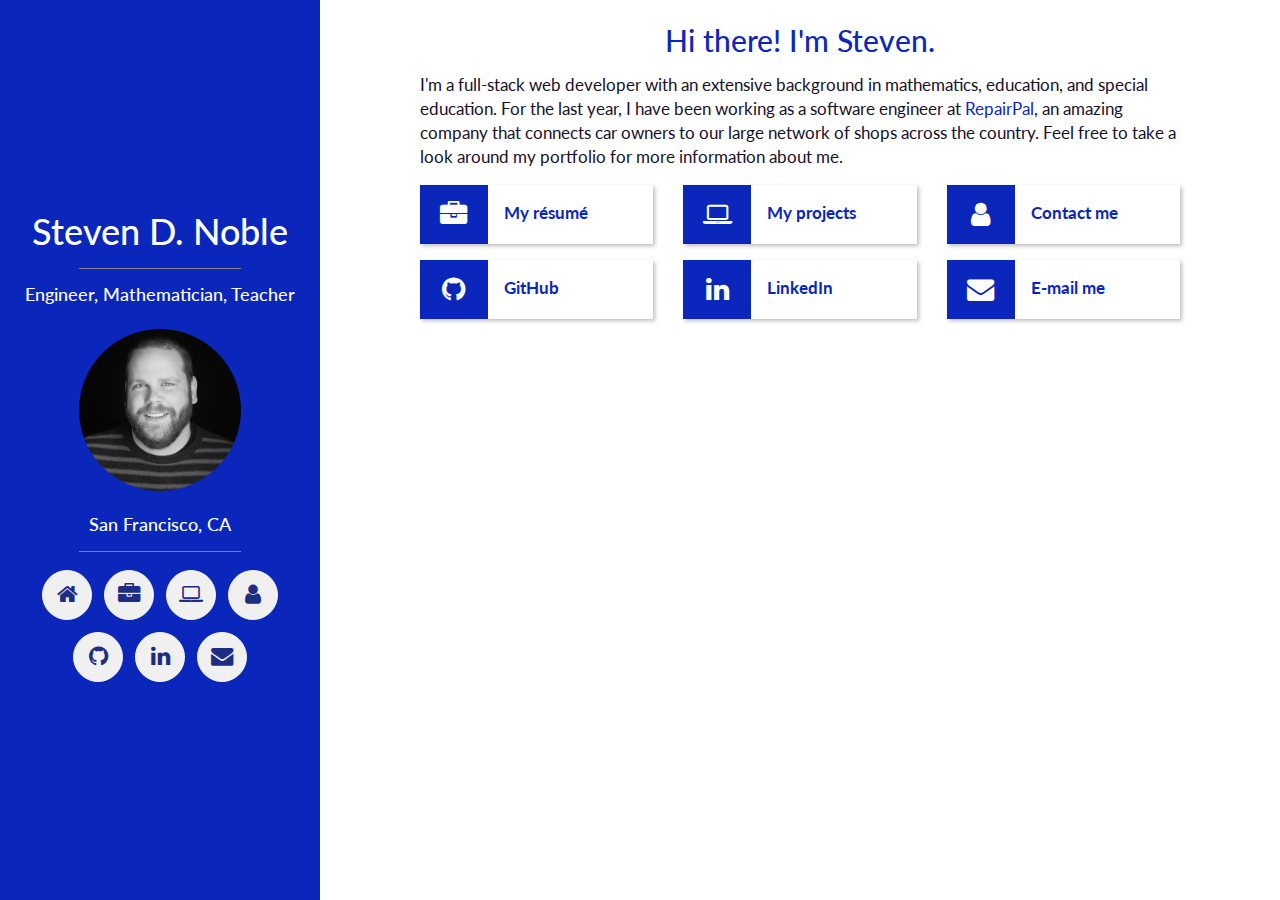
==== blue/index.html @ 23dbf114 "add blue and green versions" ====
<!DOCTYPE html>
<html lang="en">
<head>
  <!-- bootstrap -->
  <link rel="stylesheet" href="https://maxcdn.bootstrapcdn.com/bootstrap/3.3.7/css/bootstrap.min.css" integrity="sha384-BVYiiSIFeK1dGmJRAkycuHAHRg32OmUcww7on3RYdg4Va+PmSTsz/K68vbdEjh4u" crossorigin="anonymous">

  <!-- font-awesome -->
  <link rel="stylesheet" href="https://maxcdn.bootstrapcdn.com/font-awesome/4.5.0/css/font-awesome.min.css">

  <!-- custom styles -->
  <link rel="stylesheet" type="text/css" href="assets/main.css">

  <link rel="shortcut icon" href="assets/SDNbnwfavicon.ico" type="image/x-icon">
  <link rel="apple-touch-icon-precomposed" sizes="57x57" href="assets/icon-sdn-57x57.png" />
  <link rel="apple-touch-icon-precomposed" sizes="72x72" href="assets/icon-sdn-72x72.png" />
  <link rel="apple-touch-icon-precomposed" sizes="114x114" href="assets/icon-sdn-114x114.png" />
  <link rel="apple-touch-icon-precomposed" sizes="144x144" href="assets/icon-sdn-144x144.png" />

  <meta charset="UTF-8">
  <meta name="viewport" content="initial-scale=1, maximum-scale=1">
  <title>StevenDNoble</title>
</head>
<body>
  <div class="container">
    <div class="row no-margin">
      <div class="col-xs-12 col-sm-4 col-md-3 p0 side-panel">
        <div class="dark-background font-light full-height sub-panel flex flex-center">
          <div class="fade-panel">
            <div class="name-and-picture plr24">
              <h1 class="text-center mt0 mb16">Steven D. Noble</h2>
              <hr>
              <h3 class="h4 text-center mt16 mb24">Engineer, Mathematician, Teacher</h3>
              <div class="headshot">
                <img src="assets/headshot.jpg" class="img-responsive img-circle headshot-image" alt="headshot">
              </div>
              <h3 class="h4 text-center mt24 mb16">San Francisco, CA</h3>
              <hr>
            </div>
            <div class="row no-margin">
              <div class="social-buttons text-center p0">
                <div class="flex flex-center">
                  <a href="#profile" class="btn btn-default button-link page-link flex flex-center">
                    <i class="fa fa-home fa-2x"></i>
                  </a>
                  <a href="#resume" class="btn btn-default button-link page-link flex flex-center">
                    <i class="fa fa-briefcase fa-2x"></i>
                  </a>
                  <a href="#projects" class="btn btn-default button-link page-link flex flex-center">
                    <i class="fa fa-laptop fa-2x"></i>
                  </a>
                  <a href="#contact" class="btn btn-default button-link page-link flex flex-center">
                    <i class="fa fa-user fa-2x"></i>
                  </a>
                  <a href="https://github.com/stevendnoble" target="_blank" class="btn btn-default button-link flex flex-center">
                    <i class="fa fa-github fa-2x"></i>
                  </a>
                  <a href="https://linkedin.com/in/stevendnoble" target="_blank" class="btn btn-default button-link flex flex-center">
                    <i class="fa fa-linkedin fa-2x"></i>
                  </a>
                  <a href="mailto:stevendananoble@gmail.com" class="btn btn-default button-link flex flex-center">
                    <i class="fa fa-envelope fa-2x"></i>
                  </a>
                </div>
              </div>
            </div>
          </div>
        </div>
      </div>

      <div class="col-xs-12 col-sm-8 col-md-9 p0 links" id="profile">
        <div class="white-background full-height p24 pb80">
          <div class="row no-margin">
            <div class="col-xs-12 col-md-8 col-md-offset-2 col-lg-10 col-lg-offset-1 col-xl-8 col-xl-offset-2 no-padding">
              <h2 class="text-center font-highlight mt0 mb16">Hi there! I'm Steven.</h2>
              <p class="mb16">I'm a full-stack web developer with an extensive background in mathematics, education, and special education. For the last year, I have been working as a software engineer at <a href="https://repairpal.com" target="_blank">RepairPal</a>, an amazing company that connects car owners to our large network of shops across the country. Feel free to take a look around my portfolio for more information about me.
              </p>
              <div class="row flex flex-row flex-center">
                <div class="col-xs-12 col-sm-6 col-lg-4 mb16 flex flex-column flex-grow">
                  <a href="#resume" class="page-link full-width flex-grow">
                    <div class="well p0 m0 flex white-background">
                      <div class="link-icons p16 dark-background font-light flex flex-center">
                        <i class="fa fa-briefcase fa-2x"></i>
                      </div>
                      <div class="bold p16">
                        My résumé
                      </div>
                    </div>
                  </a>
                </div>
                <div class="col-xs-12 col-sm-6 col-lg-4 mb16 flex flex-column flex-grow">
                  <a href="#projects" class="page-link full-width flex-grow">
                    <div class="well p0 m0 flex white-background">
                      <div class="link-icons p16 dark-background font-light flex flex-center">
                        <i class="fa fa-laptop fa-2x"></i>
                      </div>
                      <div class="bold p16">
                        My projects
                      </div>
                    </div>
                  </a>
                </div>
                <div class="col-xs-12 col-sm-6 col-lg-4 mb16 flex flex-column flex-grow">
                  <a href="#contact" class="page-link full-width flex-grow">
                    <div class="well p0 m0 flex white-background">
                      <div class="link-icons p16 dark-background font-light flex flex-center">
                        <i class="fa fa-user fa-2x"></i>
                      </div>
                      <div class="bold p16">
                        Contact me
                      </div>
                    </div>
                  </a>
                </div>
                <div class="col-xs-12 col-sm-6 col-lg-4 mb16 flex flex-column flex-grow">
                  <a href="https://github.com/stevendnoble" target="_blank" class="full-width flex-grow">
                    <div class="well p0 m0 flex white-background">
                      <div class="link-icons p16 dark-background font-light flex flex-center">
                        <i class="fa fa-github fa-2x"></i>
                      </div>
                      <div class="bold p16">
                        GitHub
                      </div>
                    </div>
                  </a>
                </div>
                <div class="col-xs-12 col-sm-6 col-lg-4 mb16 flex flex-column flex-grow">
                  <a href="https://linkedin.com/in/stevendnoble" target="_blank" class="full-width flex-grow">
                    <div class="well p0 m0 flex white-background">
                      <div class="link-icons p16 dark-background font-light flex flex-center">
                        <i class="fa fa-linkedin fa-2x"></i>
                      </div>
                      <div class="bold p16">
                        LinkedIn
                      </div>
                    </div>
                  </a>
                </div>
                <div class="col-xs-12 col-sm-6 col-lg-4 mb16 flex flex-column flex-grow">
                  <a href="mailto:stevendananoble@gmail.com" target="_blank" class="full-width flex-grow">
                    <div class="well p0 m0 flex white-background">
                      <div class="link-icons p16 dark-background font-light flex flex-center" class="full-width flex-grow">
                        <i class="fa fa-envelope fa-2x"></i>
                      </div>
                      <div class="bold p16">
                        E-mail me
                      </div>
                    </div>
                  </a>
                </div>
              </div>
            </div>
          </div>
        </div>
      </div>
      <div class="col-xs-12 col-sm-8 col-md-9 p0 links tmp-hidden" id="projects">
        <div class="white-background full-height pb80">
          <div class="row no-margin">
            <div class="col-xs-12 col-md-10 col-md-offset-1 col-lg-8 col-lg-offset-2 no-padding">
              <div class="row no-margin">
                <div class="col-xs-12 p24">
                  <h2 class="text-center font-highlight bold m0">Side Projects</h2>
                </div>
              </div>
              <div class="row p8 well">
                <div class="col-xs-12 col-sm-6 col-md-5 col-lg-4 no-padding">
                  <div class="screenshots p8">
                    <img src="assets/screenshots/screenshot0ww.png" class="img-responsive project-images img-0" alt="">
                    <img src="assets/screenshots/screenshot1ww.png" class="img-responsive project-images img-1 tmp-hidden" alt="">
                    <img src="assets/screenshots/screenshot2ww.png" class="img-responsive project-images img-2 tmp-hidden" alt="">
                    <img src="assets/screenshots/screenshot3ww.png" class="img-responsive project-images img-3 tmp-hidden" alt="">
                    <img src="assets/screenshots/screenshot4ww.png" class="img-responsive project-images img-4 tmp-hidden" alt="">
                    <img src="assets/screenshots/screenshot5ww.png" class="img-responsive project-images img-5 tmp-hidden" alt="">
                  </div>
                </div>
                <div class="col-xs-12 col-sm-6 col-md-7 col-lg-8 p8">
                  <div class="scroll-section">
                    <h3 class="font-secondary bold m0 mb8 pt8">Word Wizzerd</h3>
                    <p>
                      <strong>Links: </strong> <a href="http://wordwizzerd.com" target="_blank">WordWizzerd.com</a> | <a href="https://github.com/stevendnoble/wordwizzerd" target="_blank">Github</a>
                    </p>
                    <p>WordWizzerd is a collection of word games using passages from classic literature that was individually built in a one-week sprint with the MEAN stack. The API was designed RESTfully.</p>
                    <p><strong>Tech Stack: </strong> MongoDB, ExpressJS, AngularJS, NodeJS</p>
                  </div>
                </div>
              </div>
              <div class="row p8 well">
                <div class="col-xs-12 col-sm-6 col-md-5 col-lg-4 no-padding">
                  <div class="screenshots p8">
                    <img src="assets/screenshots/screenshot0pm.png" class="img-responsive project-images img-0" alt="">
                    <img src="assets/screenshots/screenshot1pm.png" class="img-responsive project-images img-1 tmp-hidden" alt="">
                    <img src="assets/screenshots/screenshot2pm.png" class="img-responsive project-images img-2 tmp-hidden" alt="">
                    <img src="assets/screenshots/screenshot3pm.png" class="img-responsive project-images img-3 tmp-hidden" alt="">
                    <img src="assets/screenshots/screenshot4pm.png" class="img-responsive project-images img-4 tmp-hidden" alt="">
                    <img src="assets/screenshots/screenshot5pm.png" class="img-responsive project-images img-5 tmp-hidden" alt="">
                  </div>
                </div>
                <div class="col-xs-12 col-sm-6 col-md-7 col-lg-8 p8">
                  <div class="scroll-section">
                    <h3 class="font-secondary bold m0 mb8 pt8">PokéMath</h3>
                    <p>
                      Links: <a href="http://poke-math.com">Poke-Math.com</a target="_blank"> | <a href="https://github.com/stevendnoble/pokemath" target="_blank">Github</a>
                    </p>
                    <p>Developed an app from the ground up in a one-week sprint. Pitched the idea to developers and led them through the process of creating a game in which users solve math problems to catch Pokémon. Developed the game logic and styled the different views.</p>
                    <p><strong>Tech Stack: </strong> Rails, PostgreSQL, Rspec, JavaScript, jQuery</p>
                  </div>
                </div>
              </div>
              <div class="row p8 well">
                <div class="col-xs-12 col-sm-6 col-md-5 col-lg-4 no-padding">
                  <div class="screenshots p8">
                    <img src="assets/screenshots/screenshot0pcp.png" class="img-responsive project-images img-0" alt="">
                    <img src="assets/screenshots/screenshot1pcp.png" class="img-responsive project-images img-1 tmp-hidden" alt="">
                    <img src="assets/screenshots/screenshot2pcp.png" class="img-responsive project-images img-2 tmp-hidden" alt="">
                    <img src="assets/screenshots/screenshot3pcp.png" class="img-responsive project-images img-3 tmp-hidden" alt="">
                    <img src="assets/screenshots/screenshot4pcp.png" class="img-responsive project-images img-4 tmp-hidden" alt="">
                    <img src="assets/screenshots/screenshot5pcp.png" class="img-responsive project-images img-5 tmp-hidden" alt="">
                  </div>
                </div>
                <div class="col-xs-12 col-sm-6 col-md-7 col-lg-8 p8">
                  <div class="scroll-section">
                    <h3 class="font-secondary bold m0 mb8 pt8">PulseCheck Polling</h3>
                    <p>
                      Links: <a href="http://pulsecheckpolling.com" target="_blank">PulseCheckPolling.com</a> | <a href="https://github.com/stevendnoble/pulse-check" target="_blank">Github</a>
                    </p>
                    <p>Individually created a polling application for teachers to check student understanding and increase engagement in the classroom. Built the app using RESTful principles in a one-week sprint.</p>
                    <p><strong>Tech Stack: </strong> MongoDB, ExpressJS, NodeJS, Mocha/Chai, jQuery</p>
                  </div>
                </div>
              </div>
            </div>
          </div>
        </div>
      </div>

      <div class="col-xs-12 col-sm-8 col-md-9 p0 links tmp-hidden" id="resume">
        <div class="white-background full-height p24 pb80 resume-max-width">
          <h2 class="text-center font-highlight m0 bold">Résumé</h2>
          <div class="header"><!-- skills header -->
            <h3 class="font-highlight bold">Skills</h3>
            <div class="header-background light-background width-200"></div>
          </div>
          <div class="pl16 pr16">
            <div class="row no-margin">
              <div class="col-xs-6 col-md-4 pl0 pr24 mb16">
                <h4 class="font-secondary bold mt0">Languages</h4>
                <div class="subheader-background light-background"></div>
                <p>
                  Ruby/Rails<br>
                  Javascript<br>
                  HTML5/Slim<br>
                  CSS3/SCSS
                </p>            
              </div>
              <div class="col-xs-6 col-md-4 pl0 pr24 mb16">
                <h4 class="font-secondary bold mt0">Libraries</h4>
                <div class="subheader-background light-background"></div>
                <p>
                  Bootstrap/Foundation<br>
                  Node, Express<br>
                  Angular, React<br>
                  jQuery<br>
                </p>
              </div>
              <div class="col-xs-6 col-md-4 pl0 pr24 mb16">
                <h4 class="font-secondary bold mt0">DB/Hosting</h4>
                <div class="subheader-background light-background"></div>
                <p>
                  PostgreSQL<br>
                  MySQL<br>
                  MongoDB<br>
                  Redis
                </p>
              </div>
              <div class="col-xs-6 col-md-4 pl0 pr24 mb16">
                <h4 class="font-secondary bold mt0">Testing</h4>
                <div class="subheader-background light-background"></div>
                <p>
                  Rspec<br>
                  Cucumber<br>
                  Mocha<br>
                  Chai<br>
                </p>
              </div>
              <div class="col-xs-6 col-md-4 pl0 pr24 mb16">
                <h4 class="font-secondary bold mt0">Analytics</h4>
                <div class="subheader-background light-background"></div>
                <p>
                  Mixpanel<br>
                  Segment<br>
                  GoogleAnalytics<br>
                  GoogleSearch Console
                </p>
              </div>
              <div class="col-xs-6 col-md-4 pl0 pr24 mb16">
                <h4 class="font-secondary bold mt0">Other</h4>
                <div class="subheader-background light-background"></div>
                <p>
                  GitHub<br>
                  Heroku<br>
                  NewRelic<br>
                  Airbrake
                </p>
              </div>
            </div>
          </div>
          <div class="header"><!-- experience header -->
            <h3 class="font-highlight bold mt8">Work Experience</h3>
            <div class="header-background light-background width-340"></div>
          </div>
          <div class="mb16">
            <h4 class="font-secondary bold mb8 mt24 ">
              Software Engineer, <strong><a href="https://repairpal.com" target="_blank">RepairPal</a></strong>
            </h4>
            <div class="subheader-background light-background"></div>
            <div class="font-secondary bold mt8 mb8">October 2017 - Present</div>
            <p>Member of the consumer engineering team in a startup aiming to connect car owners to reputable mechanics, primarily focused on implementing redesign of consumer web pages.</p>
            <div class="pl8">
              <p class="font-secondary bold">Example Projects:</p>
              <ul class="m0 pl24">
                <li>Restructured CSS, helping to reduce the average site page load time from 4 seconds to under 2.6 seconds</li>
                <li>Restyle and create new AMP pages on the site to decrease bounce rate and increase average time on page</li>
                <li>Restyle of Community Q&A Forum and Car Report Problems pages to increase conversion</li>
              </ul>
            </div>
          </div>
          <div class="mb16">
            <h4 class="font-secondary bold mb8 mt24 ">
              Software Engineer, <strong><a href="https://rocksbox.com" target="_blank">Rocksbox</a></strong>
            </h4>
            <div class="subheader-background light-background"></div>
            <div class="font-secondary bold mt8 mb8">March 2016 - September 2017</div>
            <p>Support existing software and develop features in a fast-paced jewelry subscription company.</p>
            <div class="pl8">
              <p class="font-secondary bold">Example Projects:</p>
              <ul class="m0 pl24">
                <li>Increase purchase conversion through wish list overhaul</li>
                <li>Redesign stylist curation tool to include data-driven recommendations</li>
                <li>Increase subscription conversion on incoming traffic through various marketing campaigns and experiments</li>
                <li>Improve inventory management through WMS optimizations</campaigns>
              </ul>
            </div>
          </div>
          <div class="mb16">
            <h4 class="font-secondary bold mb8 mt24 ">
              Outcomes Instructor, <strong><a href="https://generalassemb.ly/locations/san-francisco" target="_blank">General Assembly</a></strong>
            </h4>
            <div class="subheader-background light-background"></div>
            <div class="font-secondary bold mt8 mb8">January 2017 - Present</div>
            <p>Teach a course part-time for bootcamp graduates on special topics in Ruby, Ruby on Rails, and JavaScript.</p>
          </div>
          <div class="mb16">
            <h4 class="font-secondary bold mb8 mt24 ">
              High School Teacher
            </h4>
            <div class="subheader-background light-background"></div>
            <div class="font-secondary bold mt8 mb8">September 2005 - June 2015</div>
            <p>Taught courses in all levels of high school Mathematics, as well as Biology, Chemistry, and Environmental Science. Licensed in Mathatics, Biology, and Special Education. Adapted curriculum for students with varied skill levels. Specialized in assisting students with social/emotional and behavioral disorders.</p>
            <p>Coached an Academic Decathlon team, which led to organizing regional and state competitions for teams all over Massachusetts</p>
          </div>
          <div class="header"><!-- education header -->
            <h3 class="font-highlight bold mt24">Education</h3>
            <div class="header-background light-background width-240"></div>
          </div>
          <p><strong>Grand Canyon University</strong>, M.Ed. Special Education, 4.0 GPA</p>
          <p><strong>New York University</strong>, M.S. Mathematics, 3.6 GPA</p>
          <p><strong>Framingham State University</strong>, B.S. Mathematics, 3.6 GPA</p>
          <div class="row no-margin"><!-- download -->
            <div class="col-xs-10 col-xs-offset-1 col-sm-8 col-md-9 col-sm-offset-2 col-md-6 col-md-offset-3 p0">
              <a href="assets/steven-noble-resume.pdf" class="btn btn-lg btn-default btn-block bold mt24 mb32" download>Download a PDF version</a>
            </div>
          </div>
        </div>
      </div>

      <div class="col-xs-12 col-sm-8 col-md-9 p0 links tmp-hidden" id="contact">
        <div class="white-background full-height pb80">
          <div class="row no-margin">
            <div class="col-xs-10 col-xs-offset-1 col-md-8 col-md-offset-2 col-lg-6 col-lg-offset-3 no-padding">
              <div class="text-center p24">
                <h2 class="font-highlight bold m0">Contact Info</h2>
              </div>
              <p>For personal inquiries or just to chat, contact me at my personal email. Feel free to brow no-marginse through my GitHub repositories as well.</p>
              <div class="plr24 mb24">
                <p class="m0"><strong>Github:</strong></p>
                <p class="ml16"><a href="https://github.com/stevendnoble" target="_blank">github.com/stevendnoble</a></p>
                <p class="m0"><strong>Email:</strong></p>
                <p class="ml16"><a href="mailto:stevendananoble@gmail.com">stevendananoble@gmail.com</a></p>
                <p class="m0"><strong>Phone:</strong></p>
                <p class="ml16"><a href="tel:1-413.539.1192">&phone; 413.539.1192</a></p>
              </div>
              <p>For professional inquiries or to hear more about <a href="https://repairpal.com" target="_blank">RepairPal</a>, contact me at my RepairPal email or through LinkedIn.</p>
              <div class="plr24">
                <p class="m0"><strong>Email:</strong></p>
                <p class="ml16"><a href="mailto:stevendananoble@gmail.com">steven@repairpal.com</a></p>
                <p class="m0"><strong>LinkedIn:</strong></p>
                <p class="ml16"><a href="https://linkedin.com/in/stevendnoble" target="_blank">linkedin.com/in/stevendnoble</a></p>
              </div>
            </div>
          </div>
        </div>
      </div>
    </div>
  </div>

  <!-- jquery -->
  <script type="text/javascript" src="https://code.jquery.com/jquery-1.11.3.min.js"></script>

  <!-- bootstrapjs -->
  <script src="https://maxcdn.bootstrapcdn.com/bootstrap/3.3.5/js/bootstrap.min.js" integrity="sha256-Sk3nkD6mLTMOF0EOpNtsIry+s1CsaqQC1rVLTAy+0yc= sha512-K1qjQ+NcF2TYO/eI3M6v8EiNYZfA95pQumfvcVrTHtwQVDG+aHRqLi/ETn2uB+1JqwYqVG3LIvdm9lj6imS/pQ==" crossorigin="anonymous"></script>

  <!-- custom script -->
  <script type="text/javascript" src="assets/main.js"></script>

  <!-- google analytics -->
  <script>
    (function(i,s,o,g,r,a,m){i['GoogleAnalyticsObject']=r;i[r]=i[r]||function(){
    (i[r].q=i[r].q||[]).push(arguments)},i[r].l=1*new Date();a=s.createElement(o),
    m=s.getElementsByTagName(o)[0];a.async=1;a.src=g;m.parentNode.insertBefore(a,m)
    })(window,document,'script','https://www.google-analytics.com/analytics.js','ga');
    ga('create', 'UA-105232185-1', 'auto');
    ga('send', 'pageview');
  </script>
</body>
</html>
---- blue/assets/main.css ----
@import url(https://fonts.googleapis.com/css?family=Lato:400,300,700,900);

body {
  font-family: 'Lato', 'Helvetica Neue', Helvetica, sans-serif;
  font-size: 17px;
  line-height: 24px;
} 

hr {
  width: 60%;
  border-top: 1px solid;
  margin: 12px auto;
}

a:focus {
  outline: none !important;
}

.font-small {
  font-size: 15px;
  line-height: 19px;
}

.bold {
  font-weight: bold;
}

.link-icons {
  min-width: 68px;
}

.fa-2x {
  font-size: 1.6em;
}

.side-panel {
  position: relative;
}

.side-panel .center {
  position: absolute;
  top: 50%;
  transform: translateY(-50%);
  margin: 0 auto;
  width: 100%;
}

.project-images {
  border: 1px solid darkgray;
}

.full-height {
  height: 100vh;
  overflow-y: scroll;
}

.full-height::-webkit-scrollbar {
  display: none;
}

.flex { display: flex; }
.flex-grow { flex-grow: 1; }
.flex-row { flex-direction: row; }
.flex-column { flex-direction: column; }

.flex-center {
  align-items: center;
  justify-content: center;
  flex-wrap: wrap;
}

.social-buttons {
  max-width: 280px;
  margin: 0 auto;
}

.button-link {
  border-radius: 50%;
  height: 50px;
  width: 50px;
  margin: 6px;
}

.btn-default {
  transition: all ease-in-out 300ms;
}

.btn-default:hover, .btn-default:focus {
  transform: scale(1.2)
}

a:hover .well {
  transform: scale(1.05)
}

.resume-max-width {
  max-width: 800px;
  margin: 0 auto;
}

.headshot {
  max-width: 60%;
  margin: 0 auto;
}

.headshot-image {
  max-height: 240px;
  margin: 0 auto;
}

@media (max-width: 767px) {
  .headshot-image {
    max-height: 180px;
  }
}

.header {
  margin-bottom: 20px;
}

.header-background {
  height: 12px;
  margin: -20px 0 0 -200px;
}

.subheader-background {
  height: 2px;
  margin: -8px 0 8px;
  width: 70%;
}

.width-340 { width: 420px; }
.width-200 { width: 280px; }
.width-240 { width: 340px; }

.well {
  border-radius: 0;
  border: none;
  margin: 0 16px 16px;
}

/*  dark  = 1D2D83;  */
/*  light = 0B27BB;  */
/*  gray  = F0F0F0;  */
a:hover .well           { box-shadow: 2px 2px 4px rgba(128, 128, 255, 0.7); }
.well             { background-color: #F0F0F0;
                          box-shadow: 2px 2px 4px rgba(128, 128, 128, 0.5); }
p, .font-black               { color: #160F29; }
.font-highlight              { color: #0B27BB; }
.font-secondary              { color: #1D2D83; }
.font-light                  { color: #FFFFFF; }
a                            { color: #0B27BB; }
a:hover, a:focus             { color: #1D2D83; text-decoration: none; }
.dark-background  { background-color: #0B27BB; }
.light-background { background-color: #F0F0F0; }
.white-background { background-color: #FFFFFF; }
.btn-default      { background-color: #F0F0F0 !important;
                        border-color: #F0F0F0 !important;
                               color: #1D2D83 !important; }

.p0  { padding: 0; }
.p8  { padding: 8px; }
.p16 { padding:16px; }
.p24 { padding:24px; }
.p32 { padding:32px; }
.p40 { padding:40px; }
.pt0 { padding-top: 0; }
.pt8 { padding-top: 8px; }
.pt16 { padding-top:16px; }
.pt24 { padding-top:24px; }
.pt32 { padding-top:32px; }
.pt40 { padding-top:40px; }
.pb8  { padding-bottom: 8px; }
.pb16 { padding-bottom:16px; }
.pb24 { padding-bottom:24px; }
.pb32 { padding-bottom:32px; }
.pb40 { padding-bottom:40px; }
.pb80 { padding-bottom:80px; }
.plr8  { padding-left: 8px; padding-right: 8px }
.plr16 { padding-left:16px; padding-right: 16px }
.plr24 { padding-left:24px; padding-right: 24px }
.plr32 { padding-left:32px; padding-right: 32px }
.plr40 { padding-left:40px; padding-right: 40px }
.pl0  { padding-left: 0; }
.pl8  { padding-left: 8px; }
.pl16 { padding-left:16px; }
.pl24 { padding-left:24px; }
.pl32 { padding-left:32px; }
.pl40 { padding-left:40px; }
.pr0  { padding-right: 0; }
.pr8  { padding-right: 8px }
.pr16 { padding-right: 16px }
.pr24 { padding-right: 24px }
.pr32 { padding-right: 32px }
.pr40 { padding-right: 40px }
.m0   { margin: 0; }
.mb8  { margin-bottom: 8px; }
.mb16 { margin-bottom:16px; }
.mb24 { margin-bottom:24px; }
.mb32 { margin-bottom:32px; }
.mb40 { margin-bottom:40px; }
.mt0  { margin-top: 0 }
.mt8  { margin-top: 8px; }
.mt16 { margin-top:16px; }
.mt24 { margin-top:24px; }
.mt32 { margin-top:32px; }
.mt40 { margin-top:40px; }
.mr0  { margin-right: 0 }
.mr8  { margin-right: 8px; }
.mr16 { margin-right:16px; }
.mr24 { margin-right:24px; }
.mr32 { margin-right:32px; }
.mr40 { margin-right:40px; }
.ml0  { margin-left: 0 }
.ml8  { margin-left: 8px; }
.ml16 { margin-left:16px; }
.ml24 { margin-left:24px; }
.ml32 { margin-left:32px; }
.ml40 { margin-left:40px; }

/* bootstrap overrides */
.container {
  width: 100%;
  height: 100%;
  padding: 0;
  margin: 0;
  position: fixed;
}

.inline { display: inline; }
.tmp-hidden { display: none; }
.full-width { width: 100%; }

.no-margin { margin: 0; }
.no-padding { padding: 0; }
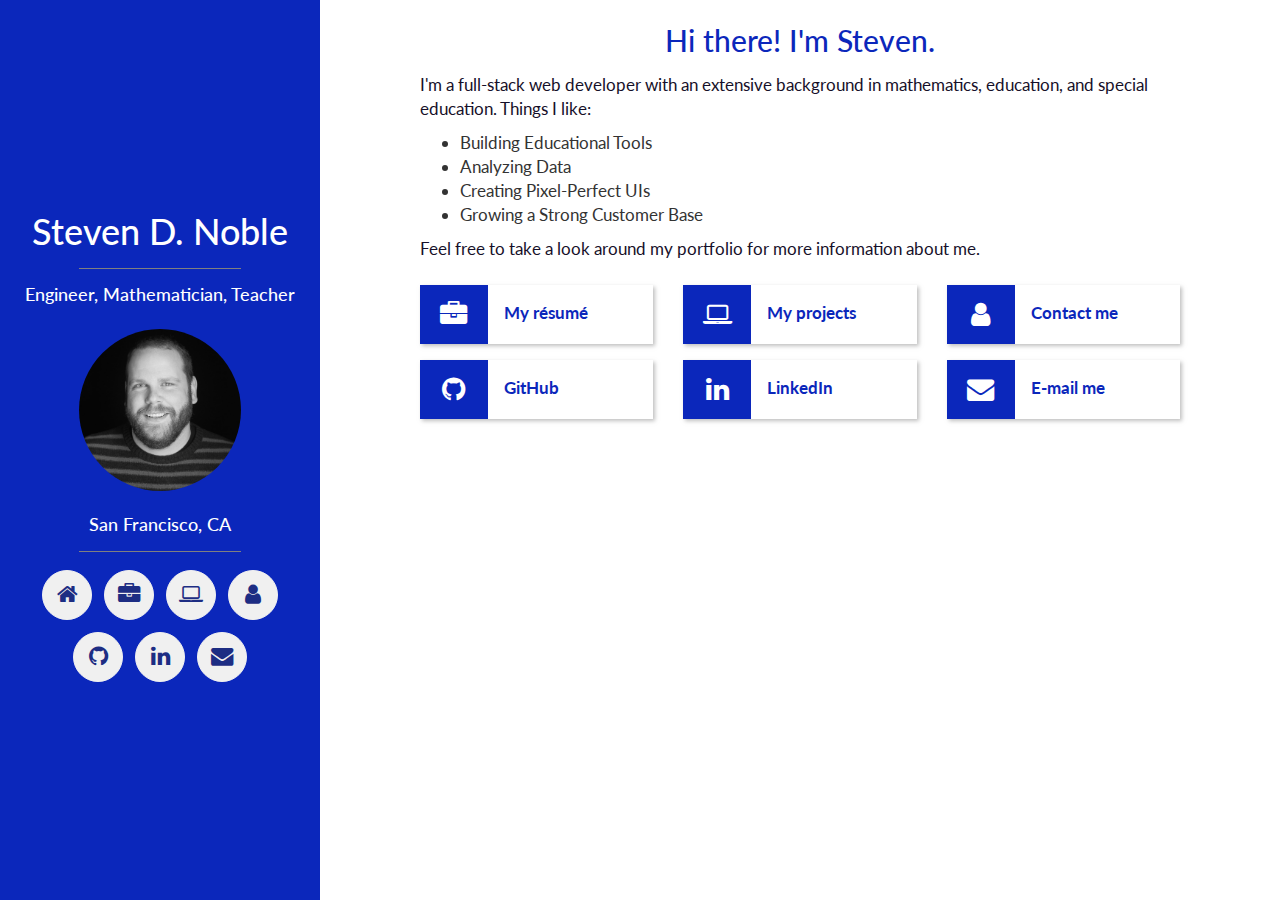
==== commit ec122946: "update resume" ====
--- a/blue/index.html
+++ b/blue/index.html
@@ -72,7 +72,18 @@
           <div class="row no-margin">
             <div class="col-xs-12 col-md-8 col-md-offset-2 col-lg-10 col-lg-offset-1 col-xl-8 col-xl-offset-2 no-padding">
               <h2 class="text-center font-highlight mt0 mb16">Hi there! I'm Steven.</h2>
-              <p class="mb16">I'm a full-stack web developer with an extensive background in mathematics, education, and special education. For the last year, I have been working as a software engineer at <a href="https://repairpal.com" target="_blank">RepairPal</a>, an amazing company that connects car owners to our large network of shops across the country. Feel free to take a look around my portfolio for more information about me.
+              <p>
+                I'm a full-stack web developer with an extensive background in mathematics, education,
+                and special education. Things I like:
+              </p>
+              <ul>
+                <li>Building Educational Tools</li>
+                <li>Analyzing Data</li>
+                <li>Creating Pixel-Perfect UIs</li>
+                <li>Growing a Strong Customer Base</li>
+              </ul>
+              <p class="mb24">
+                Feel free to take a look around my portfolio for more information about me.
               </p>
               <div class="row flex flex-row flex-center">
                 <div class="col-xs-12 col-sm-6 col-lg-4 mb16 flex flex-column flex-grow">
@@ -234,16 +245,24 @@
 
       <div class="col-xs-12 col-sm-8 col-md-9 p0 links tmp-hidden" id="resume">
         <div class="white-background full-height p24 pb80 resume-max-width">
-          <h2 class="text-center font-highlight m0 bold">Résumé</h2>
+          <h2 class="text-center font-secondary mt0 mb4 bold">Steven Noble</h2>
+          <h3 class="text-center font-highlight mt0 mb4 bold">Senior Software Engineer</h3>
+          <h3 class="text-center font-highlight mt0 mb24 bold">San Francisco, CA</h3>
+          <div class="header"><!-- career goals header -->
+            <h3 class="font-secondary bold">Career Goals</h3>
+          </div>
+          <div class="pl16 mb16">
+            <p>
+              In 2015, I made a big career change from teaching to software, and it has been an amazing transition. Since then, I've been working for rapidly growing start-ups ranging in size from 30 to 120 people. I believe my teaching background has given me a level of patience, communication skills, and pride in mentorship that isn't commonly found in engineers. The environments I've been working in have allowed me to practice many facets of the engineering craft, but I have a passion and adeptness for front end development, where I'd like to focus the next phase of my career. I'm looking for an innovative, fun, impactful company that is large enough for me to specialize, and with opportunities to grow into senior full-stack or front-end roles.
+            </p>
+          </div>
           <div class="header"><!-- skills header -->
-            <h3 class="font-highlight bold">Skills</h3>
-            <div class="header-background light-background width-200"></div>
-          </div>
-          <div class="pl16 pr16">
+            <h3 class="font-secondary bold">Skills</h3>
+          </div>
+          <div class="pl16">
             <div class="row no-margin">
               <div class="col-xs-6 col-md-4 pl0 pr24 mb16">
-                <h4 class="font-secondary bold mt0">Languages</h4>
-                <div class="subheader-background light-background"></div>
+                <h4 class="font-highlight bold mt0">Languages</h4>
                 <p>
                   Ruby/Rails<br>
                   Javascript<br>
@@ -252,8 +271,7 @@
                 </p>            
               </div>
               <div class="col-xs-6 col-md-4 pl0 pr24 mb16">
-                <h4 class="font-secondary bold mt0">Libraries</h4>
-                <div class="subheader-background light-background"></div>
+                <h4 class="font-highlight bold mt0">Libraries</h4>
                 <p>
                   Bootstrap/Foundation<br>
                   Node, Express<br>
@@ -262,8 +280,7 @@
                 </p>
               </div>
               <div class="col-xs-6 col-md-4 pl0 pr24 mb16">
-                <h4 class="font-secondary bold mt0">DB/Hosting</h4>
-                <div class="subheader-background light-background"></div>
+                <h4 class="font-highlight bold mt0">DB/Storage</h4>
                 <p>
                   PostgreSQL<br>
                   MySQL<br>
@@ -272,8 +289,7 @@
                 </p>
               </div>
               <div class="col-xs-6 col-md-4 pl0 pr24 mb16">
-                <h4 class="font-secondary bold mt0">Testing</h4>
-                <div class="subheader-background light-background"></div>
+                <h4 class="font-highlight bold mt0">Testing</h4>
                 <p>
                   Rspec<br>
                   Cucumber<br>
@@ -282,8 +298,7 @@
                 </p>
               </div>
               <div class="col-xs-6 col-md-4 pl0 pr24 mb16">
-                <h4 class="font-secondary bold mt0">Analytics</h4>
-                <div class="subheader-background light-background"></div>
+                <h4 class="font-highlight bold mt0">Analytics</h4>
                 <p>
                   Mixpanel<br>
                   Segment<br>
@@ -292,8 +307,7 @@
                 </p>
               </div>
               <div class="col-xs-6 col-md-4 pl0 pr24 mb16">
-                <h4 class="font-secondary bold mt0">Other</h4>
-                <div class="subheader-background light-background"></div>
+                <h4 class="font-highlight bold mt0">Other</h4>
                 <p>
                   GitHub<br>
                   Heroku<br>
@@ -304,69 +318,87 @@
             </div>
           </div>
           <div class="header"><!-- experience header -->
-            <h3 class="font-highlight bold mt8">Work Experience</h3>
-            <div class="header-background light-background width-340"></div>
-          </div>
-          <div class="mb16">
-            <h4 class="font-secondary bold mb8 mt24 ">
+            <h3 class="font-secondary bold mt8">Work Experience</h3>
+          </div>
+          <div class="pl16 mb16">
+            <h4 class="font-highlight bold mb8 mt24 ">
+              Senior Software Engineer, <strong><a href="https://snapdocs.com" target="_blank">Snapdocs</a></strong>
+            </h4>
+            <div class="font-highlight bold mt8 mb8">December 2018 - Present</div>
+            <p>
+              Member of the scheduler experience team in a product-focused startup
+              perfecting the mortgage closing experience
+            </p>
+            <ul class="m0 pl24">
+              <li>Built out back end solution for connecting our two products to improve the customers’ workflow</li>
+              <li>Designed and implemented a Rails microservice for eNote, a step toward making the closing experience 100% digital</li>
+              <li>Maintained and improved of our legacy (jQuery-based) product</li>
+              <li>Screened and interviewed senior engineering candidates</li>
+              <li>Mentored and onboarded mid- and senior-level engineers</li>
+            </ul>
+          </div>
+          <div class="pl16 mb16">
+            <h4 class="font-highlight bold mb8 mt24 ">
               Software Engineer, <strong><a href="https://repairpal.com" target="_blank">RepairPal</a></strong>
             </h4>
-            <div class="subheader-background light-background"></div>
-            <div class="font-secondary bold mt8 mb8">October 2017 - Present</div>
-            <p>Member of the consumer engineering team in a startup aiming to connect car owners to reputable mechanics, primarily focused on implementing redesign of consumer web pages.</p>
-            <div class="pl8">
-              <p class="font-secondary bold">Example Projects:</p>
-              <ul class="m0 pl24">
-                <li>Restructured CSS, helping to reduce the average site page load time from 4 seconds to under 2.6 seconds</li>
-                <li>Restyle and create new AMP pages on the site to decrease bounce rate and increase average time on page</li>
-                <li>Restyle of Community Q&A Forum and Car Report Problems pages to increase conversion</li>
-              </ul>
-            </div>
-          </div>
-          <div class="mb16">
-            <h4 class="font-secondary bold mb8 mt24 ">
+            <div class="font-highlight bold mt8 mb8">October 2017 - December 2018</div>
+            <p>
+              Member of the growth engineering team in a startup aiming to connect car owners to
+              reputable mechanics
+            </p>
+            <ul class="m0 pl24">
+              <li>Implemented redesign of most consumer-facing pages</li>
+              <li>Ran A/B tests on new designs and features to increase conversion</li>
+              <li>Restructured CSS, reduced average page load from 4s to 2.6s</li>
+              <li>Restyled AMP, decreased bounce rate, increased time on page</li>
+            </ul>
+          </div>
+          <div class="pl16 mb16">
+            <h4 class="font-highlight bold mb8 mt24 ">
               Software Engineer, <strong><a href="https://rocksbox.com" target="_blank">Rocksbox</a></strong>
             </h4>
-            <div class="subheader-background light-background"></div>
-            <div class="font-secondary bold mt8 mb8">March 2016 - September 2017</div>
-            <p>Support existing software and develop features in a fast-paced jewelry subscription company.</p>
-            <div class="pl8">
-              <p class="font-secondary bold">Example Projects:</p>
-              <ul class="m0 pl24">
-                <li>Increase purchase conversion through wish list overhaul</li>
-                <li>Redesign stylist curation tool to include data-driven recommendations</li>
-                <li>Increase subscription conversion on incoming traffic through various marketing campaigns and experiments</li>
-                <li>Improve inventory management through WMS optimizations</campaigns>
-              </ul>
-            </div>
-          </div>
-          <div class="mb16">
-            <h4 class="font-secondary bold mb8 mt24 ">
+            <div class="font-highlight bold mt8 mb8">March 2016 - September 2017</div>
+            <p>
+              Support existing software and develop features in a fast-paced jewelry subscription company
+            </p>
+            <ul class="m0 pl24">
+              <li>Increased purchase conversion through wish list overhaul</li>
+              <li>Updated stylist experience to include data-driven recommendations</li>
+              <li>Increased subscription conversion on incoming traffic through various marketing campaigns and experiments</li>
+              <li>Improved inventory management through WMS optimizations</li>
+            </ul>
+          </div>
+          <div class="pl16 mb16">
+            <h4 class="font-highlight bold mb8 mt24 ">
               Outcomes Instructor, <strong><a href="https://generalassemb.ly/locations/san-francisco" target="_blank">General Assembly</a></strong>
             </h4>
-            <div class="subheader-background light-background"></div>
-            <div class="font-secondary bold mt8 mb8">January 2017 - Present</div>
-            <p>Teach a course part-time for bootcamp graduates on special topics in Ruby, Ruby on Rails, and JavaScript.</p>
-          </div>
-          <div class="mb16">
-            <h4 class="font-secondary bold mb8 mt24 ">
+            <div class="font-highlight bold mt8 mb8">January 2017 - Present</div>
+            <p>Taught a course part-time for bootcamp graduates on special topics in Ruby, Ruby on Rails, and JavaScript</p>
+          </div>
+          <div class="pl16 mb16">
+            <h4 class="font-highlight bold mb8 mt24 ">
               High School Teacher
             </h4>
-            <div class="subheader-background light-background"></div>
-            <div class="font-secondary bold mt8 mb8">September 2005 - June 2015</div>
-            <p>Taught courses in all levels of high school Mathematics, as well as Biology, Chemistry, and Environmental Science. Licensed in Mathatics, Biology, and Special Education. Adapted curriculum for students with varied skill levels. Specialized in assisting students with social/emotional and behavioral disorders.</p>
-            <p>Coached an Academic Decathlon team, which led to organizing regional and state competitions for teams all over Massachusetts</p>
+            <div class="font-highlight bold mt8 mb8">September 2005 - June 2015</div>
+            <p>Taught courses in all levels of high school Mathematics, as well as Biology, Chemistry, and Environmental Science.
+            <ul>
+              <li>Licensed in Mathatics, Biology, and Special Education</li>
+              <li>Adapted curriculum for students with varied skill levels</li>
+              <li>Specialized in assisting students with social/emotional and behavioral disorders</li>
+              <li>Coached an Academic Decathlon team, which led to organizing regional and state competitions for teams all over Massachusetts</li>
+            </ul>
           </div>
           <div class="header"><!-- education header -->
-            <h3 class="font-highlight bold mt24">Education</h3>
-            <div class="header-background light-background width-240"></div>
-          </div>
-          <p><strong>Grand Canyon University</strong>, M.Ed. Special Education, 4.0 GPA</p>
-          <p><strong>New York University</strong>, M.S. Mathematics, 3.6 GPA</p>
-          <p><strong>Framingham State University</strong>, B.S. Mathematics, 3.6 GPA</p>
+            <h3 class="font-secondary bold mt24">Education</h3>
+          </div>
+          <div class="pl16 mb16">
+            <p><strong>Grand Canyon University</strong>, M.Ed. Special Education, 4.0 GPA</p>
+            <p><strong>New York University</strong>, M.S. Mathematics, 3.6 GPA</p>
+            <p><strong>Framingham State University</strong>, B.S. Mathematics, 3.6 GPA</p>
+          </div>
           <div class="row no-margin"><!-- download -->
             <div class="col-xs-10 col-xs-offset-1 col-sm-8 col-md-9 col-sm-offset-2 col-md-6 col-md-offset-3 p0">
-              <a href="assets/steven-noble-resume.pdf" class="btn btn-lg btn-default btn-block bold mt24 mb32" download>Download a PDF version</a>
+              <a href="assets/steven-noble-resume.pdf" class="btn btn-lg btn-primary btn-block bold mt24 mb32" download>Download a PDF version</a>
             </div>
           </div>
         </div>
@@ -379,21 +411,24 @@
               <div class="text-center p24">
                 <h2 class="font-highlight bold m0">Contact Info</h2>
               </div>
-              <p>For personal inquiries or just to chat, contact me at my personal email. Feel free to brow no-marginse through my GitHub repositories as well.</p>
+              <p>For personal inquiries or just to chat, contact me at my personal email. Feel free to browse through my GitHub repositories as well.</p>
               <div class="plr24 mb24">
-                <p class="m0"><strong>Github:</strong></p>
-                <p class="ml16"><a href="https://github.com/stevendnoble" target="_blank">github.com/stevendnoble</a></p>
-                <p class="m0"><strong>Email:</strong></p>
-                <p class="ml16"><a href="mailto:stevendananoble@gmail.com">stevendananoble@gmail.com</a></p>
-                <p class="m0"><strong>Phone:</strong></p>
-                <p class="ml16"><a href="tel:1-413.539.1192">&phone; 413.539.1192</a></p>
-              </div>
-              <p>For professional inquiries or to hear more about <a href="https://repairpal.com" target="_blank">RepairPal</a>, contact me at my RepairPal email or through LinkedIn.</p>
-              <div class="plr24">
-                <p class="m0"><strong>Email:</strong></p>
-                <p class="ml16"><a href="mailto:stevendananoble@gmail.com">steven@repairpal.com</a></p>
-                <p class="m0"><strong>LinkedIn:</strong></p>
-                <p class="ml16"><a href="https://linkedin.com/in/stevendnoble" target="_blank">linkedin.com/in/stevendnoble</a></p>
+                <strong class="flex center-vertically mt16">
+                  <i class="fa fa-envelope fa-2x font-secondary"></i>
+                  <a href="mailto:stevendananoble@gmail.com" class="ml16">stevendananoble@gmail.com</a>
+                </strong>
+                <strong class="flex center-vertically mt16">
+                  <i class="fa fa-phone fa-2x font-secondary"></i>
+                  <a href="tel:1-413.539.1192" class="ml16">413.539.1192</a>
+                </strong>
+                <strong class="flex center-vertically mt16">
+                  <i class="fa fa-linkedin fa-2x font-secondary"></i>
+                  <a href="https://linkedin.com/in/stevendnoble" target="_blank" class="ml16">linkedin.com/in/stevendnoble</a>
+                </strong>
+                <strong class="flex center-vertically mt16">
+                  <i class="fa fa-github fa-2x font-secondary"></i>
+                  <a href="https://github.com/stevendnoble" target="_blank" class="ml16">github.com/stevendnoble</a>
+                </strong>
               </div>
             </div>
           </div>
--- a/blue/assets/main.css
+++ b/blue/assets/main.css
@@ -62,6 +62,10 @@
 .flex-grow { flex-grow: 1; }
 .flex-row { flex-direction: row; }
 .flex-column { flex-direction: column; }
+
+.center-vertically {
+  align-items: center;
+}
 
 .flex-center {
   align-items: center;
@@ -157,6 +161,9 @@
 .btn-default      { background-color: #F0F0F0 !important;
                         border-color: #F0F0F0 !important;
                                color: #1D2D83 !important; }
+.btn-primary      { background-color: #1D2D83 !important;
+                        border-color: #1D2D83 !important;
+                               color: #FFFFFF !important; }
 
 .p0  { padding: 0; }
 .p8  { padding: 8px; }
@@ -194,6 +201,7 @@
 .pr32 { padding-right: 32px }
 .pr40 { padding-right: 40px }
 .m0   { margin: 0; }
+.mb4  { margin-bottom: 4px; }
 .mb8  { margin-bottom: 8px; }
 .mb16 { margin-bottom:16px; }
 .mb24 { margin-bottom:24px; }
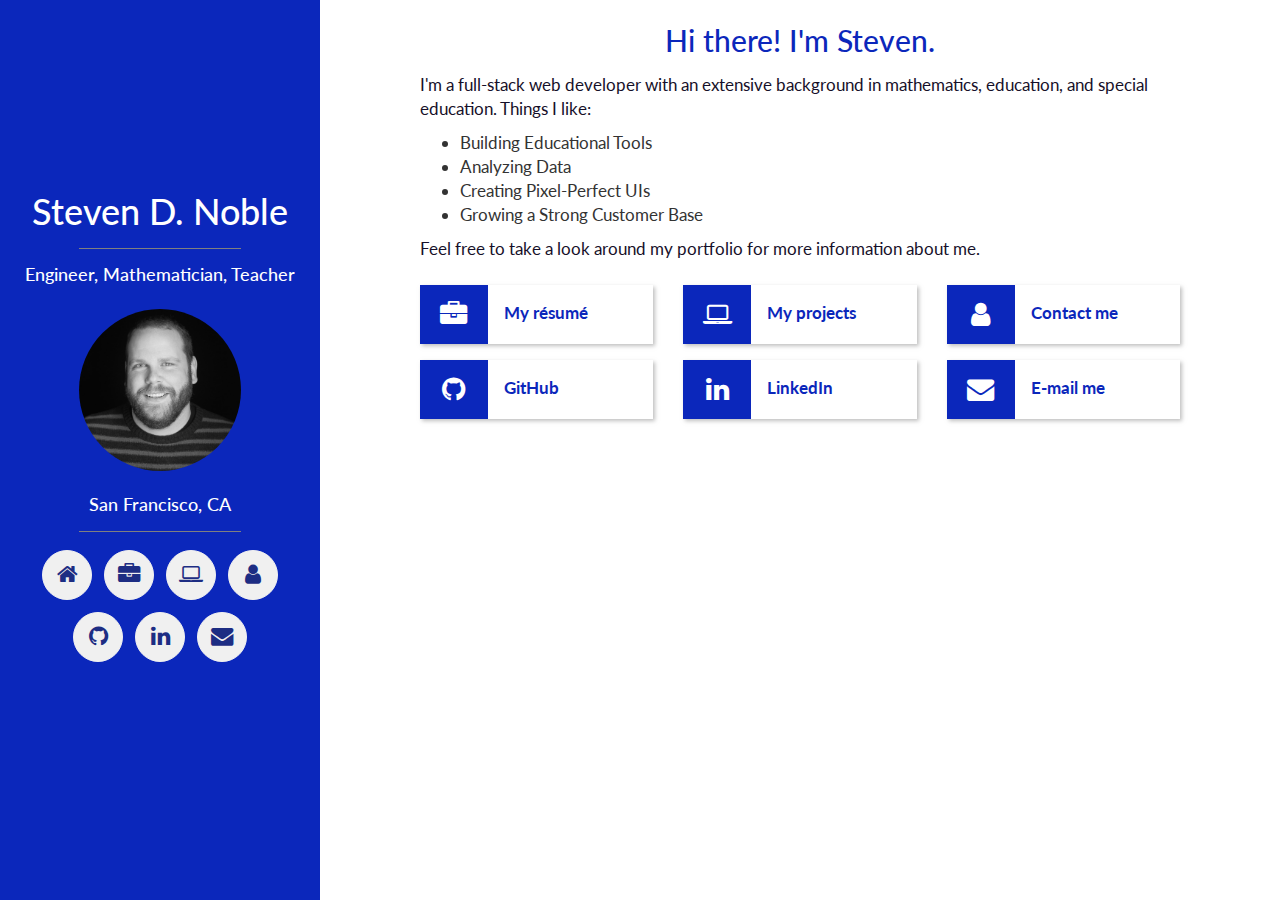
==== commit 1e46cfb8: "fix buttons on top" ====
--- a/blue/index.html
+++ b/blue/index.html
@@ -24,7 +24,7 @@
   <div class="container">
     <div class="row no-margin">
       <div class="col-xs-12 col-sm-4 col-md-3 p0 side-panel">
-        <div class="dark-background font-light full-height sub-panel flex flex-center">
+        <div class="dark-background font-light full-height sub-panel flex flex-center pb40">
           <div class="fade-panel">
             <div class="name-and-picture plr24">
               <h1 class="text-center mt0 mb16">Steven D. Noble</h2>
